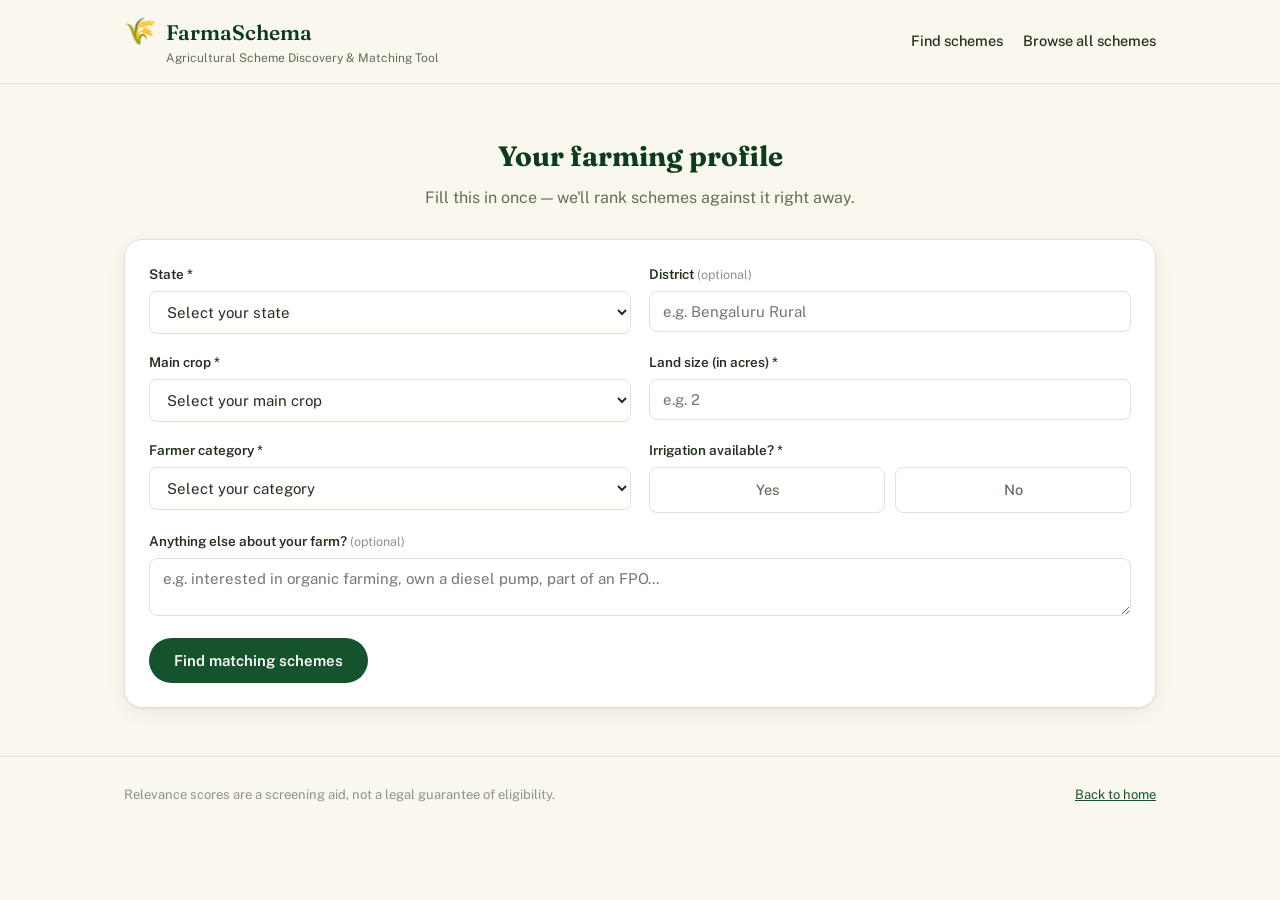
==== frontend/dashboard.html @ 50de64b8 "Add files via upload" ====
<!DOCTYPE html>
<html lang="en">
<head>
<meta charset="UTF-8">
<meta name="viewport" content="width=device-width, initial-scale=1.0">
<title>Find your schemes — FarmaSchema</title>
<link rel="stylesheet" href="css/style.css">
</head>
<body>

  <header class="site-header">
    <div class="container">
      <a href="index.html" class="brand">
        <span class="brand-mark">🌾</span>
        <span>
          <span class="brand-name">FarmaSchema</span>
          <span class="brand-subtitle">Agricultural Scheme Discovery & Matching Tool</span>
        </span>
      </a>
      <nav class="site-nav">
        <a href="dashboard.html">Find schemes</a>
        <a href="scheme.html">Browse all schemes</a>
      </nav>
    </div>
  </header>

  <section class="section" style="padding-bottom:0;">
    <div class="container">
      <div class="section-heading" style="margin-bottom:28px;">
        <h2>Your farming profile</h2>
        <p>Fill this in once — we'll rank schemes against it right away.</p>
      </div>

      <form id="profile-form" class="card" novalidate>
        <div class="form-grid">

          <div class="form-field" data-field="state">
            <label for="state">State *</label>
            <select id="state" name="state">
              <option value="">Select your state</option>
              <option>Andhra Pradesh</option><option>Arunachal Pradesh</option>
              <option>Assam</option><option>Bihar</option><option>Chhattisgarh</option>
              <option>Goa</option><option>Gujarat</option><option>Haryana</option>
              <option>Himachal Pradesh</option><option>Jharkhand</option><option>Karnataka</option>
              <option>Kerala</option><option>Madhya Pradesh</option><option>Maharashtra</option>
              <option>Manipur</option><option>Meghalaya</option><option>Mizoram</option>
              <option>Nagaland</option><option>Odisha</option><option>Punjab</option>
              <option>Rajasthan</option><option>Sikkim</option><option>Tamil Nadu</option>
              <option>Telangana</option><option>Tripura</option><option>Uttar Pradesh</option>
              <option>Uttarakhand</option><option>West Bengal</option>
            </select>
            <span class="field-error">Please select your state.</span>
          </div>

          <div class="form-field" data-field="district">
            <label for="district">District <span class="hint">(optional)</span></label>
            <input type="text" id="district" name="district" placeholder="e.g. Bengaluru Rural">
          </div>

          <div class="form-field" data-field="crop">
            <label for="crop">Main crop *</label>
            <select id="crop" name="crop">
              <option value="">Select your main crop</option>
              <option>Rice</option><option>Wheat</option><option>Maize</option>
              <option>Millets</option><option>Pulses</option><option>Cotton</option>
              <option>Sugarcane</option><option>Fruits</option><option>Vegetables</option>
              <option>Spices</option><option>Flowers</option><option>Bamboo</option>
              <option>Other</option>
            </select>
            <span class="field-error">Please select your main crop.</span>
          </div>

          <div class="form-field" data-field="land_size">
            <label for="land_size">Land size (in acres) *</label>
            <input type="number" id="land_size" name="land_size" min="0" step="0.1" placeholder="e.g. 2">
            <span class="field-error">Enter a valid land size (0 or more).</span>
          </div>

          <div class="form-field" data-field="category">
            <label for="category">Farmer category *</label>
            <select id="category" name="category">
              <option value="">Select your category</option>
              <option>Marginal Farmer</option>
              <option>Small Farmer</option>
              <option>Medium Farmer</option>
              <option>Large Farmer</option>
              <option>Landless / Tenant Farmer</option>
            </select>
            <span class="field-error">Please select your farmer category.</span>
          </div>

          <div class="form-field" data-field="irrigation">
            <label>Irrigation available? *</label>
            <div class="radio-row">
              <label class="radio-pill">
                <input type="radio" name="irrigation" value="Yes">
                <span>Yes</span>
              </label>
              <label class="radio-pill">
                <input type="radio" name="irrigation" value="No">
                <span>No</span>
              </label>
            </div>
            <span class="field-error">Please tell us if you have irrigation.</span>
          </div>

          <div class="form-field full" data-field="details">
            <label for="details">Anything else about your farm? <span class="hint">(optional)</span></label>
            <textarea id="details" name="details" rows="2" placeholder="e.g. interested in organic farming, own a diesel pump, part of an FPO..."></textarea>
          </div>

        </div>

        <div style="margin-top:22px; display:flex; gap:12px; align-items:center; flex-wrap:wrap;">
          <button type="submit" class="btn btn-primary" id="submit-btn">Find matching schemes</button>
          <span id="form-status" style="font-size:13.5px; color:var(--color-text-muted);"></span>
        </div>
      </form>
    </div>
  </section>

  <section class="section" id="results-section" style="display:none;">
    <div class="container">

      <div class="profile-summary" id="profile-summary"></div>

      <details class="how-it-works" style="cursor:pointer;">
        <summary style="cursor:pointer; list-style:none;">
          <h3 style="display:inline; margin:0;">ℹ️ How the AI works</h3>
        </summary>
        <p style="margin-top:10px;">
          Your profile is converted into text features using TF-IDF (Term
          Frequency–Inverse Document Frequency). The system compares your
          profile text with each scheme's description using cosine
          similarity, and ranks schemes by how textually close they are to
          your profile. Separately, simple rule checks compare your state,
          crop, category, land size and irrigation directly against each
          scheme's stated criteria — that's what powers the
          "why this scheme" list on every card.
        </p>
      </details>

      <div class="results-header">
        <h2 id="results-title">Ranked schemes for you</h2>
        <span class="results-count" id="results-count"></span>
      </div>

      <div id="results-container" class="scheme-list"></div>
    </div>
  </section>

  <section class="container" id="loading-state" style="display:none; padding: 24px;">
    <div class="scheme-list">
      <div class="skeleton"></div>
      <div class="skeleton"></div>
      <div class="skeleton"></div>
    </div>
  </section>

  <section class="container" id="error-state" style="display:none; padding: 24px 24px 60px;">
    <div class="state-box card">
      <div class="icon">⚠️</div>
      <p id="error-message">Something went wrong.</p>
      <button class="btn btn-secondary" id="retry-btn">Try again</button>
    </div>
  </section>

  <footer class="site-footer">
    <div class="container">
      <span>Relevance scores are a screening aid, not a legal guarantee of eligibility.</span>
      <span><a href="index.html">Back to home</a></span>
    </div>
  </footer>

  <script src="js/app.js"></script>
  <script src="js/dashboard.js"></script>
</body>
</html>
---- frontend/css/style.css ----
/* =========================================================
   FarmaSchema — design tokens
   A warm, earthy identity: deep field-green, soil brown and
   a wheat-gold accent used specifically for the relevance meter,
   on a parchment background. Fraunces (a serif with real
   character) carries headlines; Public Sans carries everything
   people need to read quickly and act on.
   ========================================================= */

@import url('https://fonts.googleapis.com/css2?family=Fraunces:opsz,wght@9..144,500;9..144,600;9..144,700&family=Public+Sans:wght@400;500;600;700&display=swap');

:root {
  --color-forest: #14532d;
  --color-forest-dark: #0d3b20;
  --color-leaf: #2f8f5b;
  --color-leaf-light: #e7f3ea;
  --color-soil: #7c4a25;
  --color-soil-light: #f3e8dc;
  --color-wheat: #d9a441;
  --color-wheat-dark: #97701f;
  --color-wheat-light: #fbf0da;
  --color-bg: #faf7ef;
  --color-surface: #ffffff;
  --color-text: #23301f;
  --color-text-muted: #616e5c;
  --color-text-faint: #8b9587;
  --color-border: #e5e0d0;
  --color-danger: #a3352c;
  --color-danger-light: #fbeae8;

  --radius-lg: 18px;
  --radius-md: 12px;
  --radius-sm: 8px;
  --shadow-card: 0 1px 2px rgba(20, 30, 18, 0.05), 0 6px 20px rgba(20, 30, 18, 0.06);
  --font-display: 'Fraunces', Georgia, serif;
  --font-body: 'Public Sans', -apple-system, BlinkMacSystemFont, sans-serif;
  --max-width: 1080px;
}

* { box-sizing: border-box; }

html, body {
  margin: 0;
  padding: 0;
}

body {
  font-family: var(--font-body);
  background: var(--color-bg);
  color: var(--color-text);
  line-height: 1.55;
  -webkit-font-smoothing: antialiased;
}

img { max-width: 100%; }

a { color: var(--color-forest); }

h1, h2, h3, h4 {
  font-family: var(--font-display);
  color: var(--color-forest-dark);
  margin: 0 0 0.5em;
  line-height: 1.15;
}

p { margin: 0 0 1em; }

.container {
  max-width: var(--max-width);
  margin: 0 auto;
  padding: 0 24px;
}

/* ---------- Buttons ---------- */

.btn {
  display: inline-flex;
  align-items: center;
  justify-content: center;
  gap: 8px;
  font-family: var(--font-body);
  font-weight: 600;
  font-size: 15px;
  padding: 13px 24px;
  border-radius: 999px;
  border: 1px solid transparent;
  cursor: pointer;
  text-decoration: none;
  transition: transform 0.12s ease, background 0.15s ease, border-color 0.15s ease;
}

.btn:active { transform: scale(0.98); }

.btn-primary {
  background: var(--color-forest);
  color: #fff;
}
.btn-primary:hover { background: var(--color-forest-dark); }

.btn-secondary {
  background: transparent;
  border-color: var(--color-forest);
  color: var(--color-forest);
}
.btn-secondary:hover { background: var(--color-leaf-light); }

.btn-ghost {
  background: transparent;
  border-color: var(--color-border);
  color: var(--color-text);
}
.btn-ghost:hover { border-color: var(--color-forest); }

.btn-block { width: 100%; }

.btn:disabled { opacity: 0.55; cursor: not-allowed; }

/* ---------- Header / nav ---------- */

.site-header {
  border-bottom: 1px solid var(--color-border);
  background: rgba(250, 247, 239, 0.92);
  backdrop-filter: blur(6px);
  position: sticky;
  top: 0;
  z-index: 20;
}

.site-header .container {
  display: flex;
  align-items: center;
  justify-content: space-between;
  padding-top: 16px;
  padding-bottom: 16px;
}

.brand {
  display: flex;
  align-items: baseline;
  gap: 10px;
  text-decoration: none;
}

.brand-mark {
  font-size: 26px;
  line-height: 1;
}

.brand-name {
  font-family: var(--font-display);
  font-weight: 600;
  font-size: 21px;
  color: var(--color-forest-dark);
}

.brand-subtitle {
  display: block;
  font-size: 12px;
  color: var(--color-text-muted);
  font-weight: 400;
  font-family: var(--font-body);
}

.site-nav {
  display: flex;
  gap: 20px;
  align-items: center;
}

.site-nav a {
  color: var(--color-text);
  text-decoration: none;
  font-size: 14.5px;
  font-weight: 500;
}

.site-nav a:hover { color: var(--color-forest); }

/* ---------- Hero (furrow-line texture is the signature element) ---------- */

.hero {
  position: relative;
  overflow: hidden;
  background: var(--color-leaf-light);
  background-image: repeating-linear-gradient(
    115deg,
    rgba(20, 83, 45, 0.05) 0px,
    rgba(20, 83, 45, 0.05) 2px,
    transparent 2px,
    transparent 34px
  );
  padding: 72px 0 64px;
}

.hero .container {
  display: grid;
  gap: 16px;
  max-width: 760px;
}

.eyebrow {
  display: inline-flex;
  align-items: center;
  gap: 8px;
  width: fit-content;
  background: var(--color-surface);
  border: 1px solid var(--color-border);
  color: var(--color-forest);
  font-size: 13px;
  font-weight: 600;
  padding: 6px 14px;
  border-radius: 999px;
  margin-bottom: 4px;
}

.hero h1 {
  font-size: clamp(32px, 5vw, 48px);
  max-width: 14ch;
}

.hero .lede {
  font-size: 18px;
  color: var(--color-text-muted);
  max-width: 52ch;
}

.hero-actions {
  display: flex;
  gap: 12px;
  margin-top: 8px;
  flex-wrap: wrap;
}

/* ---------- Sections ---------- */

.section {
  padding: 56px 0;
}

.section-heading {
  text-align: center;
  max-width: 620px;
  margin: 0 auto 40px;
}

.section-heading h2 { font-size: 28px; }
.section-heading p { color: var(--color-text-muted); }

/* Steps strip — a real sequence, so numbers earn their place here */

.steps {
  display: grid;
  grid-template-columns: repeat(3, 1fr);
  gap: 20px;
}

.step-card {
  background: var(--color-surface);
  border: 1px solid var(--color-border);
  border-radius: var(--radius-lg);
  padding: 24px;
}

.step-number {
  font-family: var(--font-display);
  font-size: 15px;
  font-weight: 600;
  color: var(--color-wheat-dark);
  background: var(--color-wheat-light);
  width: 32px;
  height: 32px;
  border-radius: 50%;
  display: flex;
  align-items: center;
  justify-content: center;
  margin-bottom: 14px;
}

.step-card h3 { font-size: 17px; margin-bottom: 6px; }
.step-card p { color: var(--color-text-muted); font-size: 14.5px; margin-bottom: 0; }

/* ---------- Disclaimer banner ---------- */

.disclaimer {
  display: flex;
  gap: 12px;
  align-items: flex-start;
  background: var(--color-wheat-light);
  border: 1px solid #ecd9ab;
  border-radius: var(--radius-md);
  padding: 16px 18px;
  font-size: 14px;
  color: #5c4517;
}

.disclaimer .icon { font-size: 18px; line-height: 1; }

/* ---------- Cards / grid ---------- */

.card {
  background: var(--color-surface);
  border: 1px solid var(--color-border);
  border-radius: var(--radius-lg);
  box-shadow: var(--shadow-card);
  padding: 24px;
}

/* ---------- Forms ---------- */

.form-grid {
  display: grid;
  grid-template-columns: 1fr 1fr;
  gap: 18px;
}

.form-field { display: flex; flex-direction: column; gap: 6px; }
.form-field.full { grid-column: 1 / -1; }

.form-field label {
  font-size: 13.5px;
  font-weight: 600;
  color: var(--color-text);
}

.form-field .hint {
  font-size: 12.5px;
  color: var(--color-text-faint);
  font-weight: 400;
}

.form-field input[type="text"],
.form-field input[type="number"],
.form-field select,
.form-field textarea {
  font-family: var(--font-body);
  font-size: 15px;
  padding: 11px 13px;
  border-radius: var(--radius-sm);
  border: 1px solid var(--color-border);
  background: #fff;
  color: var(--color-text);
}

.form-field input:focus,
.form-field select:focus,
.form-field textarea:focus {
  outline: none;
  border-color: var(--color-leaf);
  box-shadow: 0 0 0 3px var(--color-leaf-light);
}

.radio-row {
  display: flex;
  gap: 10px;
}

.radio-pill {
  flex: 1;
  position: relative;
}

.radio-pill input {
  position: absolute;
  opacity: 0;
  inset: 0;
  cursor: pointer;
}

.radio-pill span {
  display: block;
  text-align: center;
  padding: 11px;
  border-radius: var(--radius-sm);
  border: 1px solid var(--color-border);
  font-size: 14.5px;
  font-weight: 500;
  color: var(--color-text-muted);
}

.radio-pill input:checked + span {
  border-color: var(--color-forest);
  background: var(--color-leaf-light);
  color: var(--color-forest-dark);
}

.field-error {
  font-size: 13px;
  color: var(--color-danger);
  display: none;
}

.form-field.has-error input,
.form-field.has-error select {
  border-color: var(--color-danger);
}
.form-field.has-error .field-error { display: block; }

/* ---------- Profile summary chips ---------- */

.profile-summary {
  display: flex;
  flex-wrap: wrap;
  gap: 8px;
  margin: 18px 0 28px;
}

.chip {
  background: var(--color-leaf-light);
  color: var(--color-forest-dark);
  font-size: 13.5px;
  font-weight: 500;
  padding: 7px 13px;
  border-radius: 999px;
}

/* ---------- Scheme result cards ---------- */

.results-header {
  display: flex;
  align-items: baseline;
  justify-content: space-between;
  gap: 12px;
  margin-bottom: 18px;
  flex-wrap: wrap;
}

.results-header h2 { font-size: 22px; margin-bottom: 0; }
.results-count { color: var(--color-text-muted); font-size: 14px; }

.scheme-list {
  display: flex;
  flex-direction: column;
  gap: 16px;
}

.scheme-card {
  background: var(--color-surface);
  border: 1px solid var(--color-border);
  border-radius: var(--radius-lg);
  padding: 22px 24px;
  box-shadow: var(--shadow-card);
}

.scheme-card-top {
  display: flex;
  justify-content: space-between;
  gap: 16px;
  align-items: flex-start;
  flex-wrap: wrap;
}

.scheme-card h3 { font-size: 19px; margin-bottom: 4px; }
.scheme-card .short-desc { color: var(--color-text-muted); font-size: 14.5px; margin-bottom: 14px; }

.bookmark-btn {
  background: none;
  border: 1px solid var(--color-border);
  border-radius: 999px;
  width: 38px;
  height: 38px;
  font-size: 17px;
  cursor: pointer;
  flex-shrink: 0;
  display: flex;
  align-items: center;
  justify-content: center;
}
.bookmark-btn[data-active="true"] {
  border-color: var(--color-wheat-dark);
  background: var(--color-wheat-light);
}

/* Relevance meter — the signature visual: a grain-gold fill bar */

.relevance-block {
  min-width: 140px;
  text-align: right;
}

.relevance-label {
  font-size: 12px;
  color: var(--color-text-faint);
  font-weight: 600;
  letter-spacing: 0.03em;
  text-transform: uppercase;
}

.relevance-value {
  font-family: var(--font-display);
  font-size: 24px;
  font-weight: 600;
  color: var(--color-forest-dark);
}

.relevance-bar {
  width: 140px;
  height: 8px;
  border-radius: 999px;
  background: #eee9da;
  overflow: hidden;
  margin-top: 6px;
}

.relevance-fill {
  height: 100%;
  border-radius: 999px;
  background: var(--color-wheat);
}
.relevance-fill.strong { background: var(--color-leaf); }
.relevance-fill.weak { background: var(--color-text-faint); }

.why-box {
  background: var(--color-bg);
  border: 1px solid var(--color-border);
  border-radius: var(--radius-md);
  padding: 14px 16px;
  margin-top: 4px;
}

.why-box summary {
  cursor: pointer;
  font-weight: 600;
  font-size: 14px;
  list-style: none;
  display: flex;
  align-items: center;
  gap: 6px;
}
.why-box summary::-webkit-details-marker { display: none; }
.why-box summary::before { content: "▸"; transition: transform 0.15s ease; }
.why-box[open] summary::before { transform: rotate(90deg); }

.attr-list {
  list-style: none;
  padding: 0;
  margin: 12px 0 0;
  display: grid;
  gap: 6px;
  font-size: 14px;
}

.attr-list li { display: flex; gap: 8px; align-items: flex-start; }
.attr-list .ok { color: var(--color-leaf); }
.attr-list .warn { color: var(--color-wheat-dark); }

.scheme-card-actions {
  margin-top: 16px;
  display: flex;
  gap: 10px;
}

/* ---------- How it works box ---------- */

.how-it-works {
  background: var(--color-soil-light);
  border: 1px solid #e6d3bd;
  border-radius: var(--radius-lg);
  padding: 22px 24px;
  margin-bottom: 28px;
}
.how-it-works h3 { font-size: 16px; color: var(--color-soil); margin-bottom: 8px; }
.how-it-works p { color: #5c4327; font-size: 14.5px; margin-bottom: 0; }

/* ---------- Scheme detail page ---------- */

.detail-grid {
  display: grid;
  grid-template-columns: 2fr 1fr;
  gap: 28px;
  align-items: start;
}

.detail-section { margin-bottom: 26px; }
.detail-section h2 { font-size: 18px; margin-bottom: 8px; }
.detail-section ul { margin: 0; padding-left: 20px; }
.detail-section li { margin-bottom: 6px; }

.sidebar-card { position: sticky; top: 90px; }
.sidebar-card + .sidebar-card { margin-top: 16px; }

.verify-note {
  font-size: 13px;
  color: var(--color-text-faint);
  border-top: 1px dashed var(--color-border);
  margin-top: 16px;
  padding-top: 12px;
}

/* ---------- All schemes browse page section ---------- */

.scheme-browse-grid {
  display: grid;
  grid-template-columns: repeat(2, 1fr);
  gap: 16px;
}

/* ---------- States: loading / empty / error ---------- */

.state-box {
  text-align: center;
  padding: 48px 24px;
  color: var(--color-text-muted);
}
.state-box .icon { font-size: 34px; margin-bottom: 12px; }

.skeleton {
  background: linear-gradient(90deg, #efece0 25%, #f7f4ea 37%, #efece0 63%);
  background-size: 400% 100%;
  animation: skeleton-loading 1.4s ease infinite;
  border-radius: var(--radius-md);
  height: 100px;
}
@keyframes skeleton-loading {
  0% { background-position: 100% 50%; }
  100% { background-position: 0 50%; }
}

/* ---------- Footer ---------- */

.site-footer {
  border-top: 1px solid var(--color-border);
  padding: 28px 0;
  margin-top: 48px;
}
.site-footer .container {
  display: flex;
  justify-content: space-between;
  gap: 12px;
  flex-wrap: wrap;
  font-size: 13px;
  color: var(--color-text-faint);
}

/* ---------- Toast ---------- */

.toast {
  position: fixed;
  bottom: 24px;
  left: 50%;
  transform: translateX(-50%) translateY(20px);
  background: var(--color-forest-dark);
  color: #fff;
  padding: 12px 20px;
  border-radius: 999px;
  font-size: 14px;
  opacity: 0;
  pointer-events: none;
  transition: opacity 0.2s ease, transform 0.2s ease;
  z-index: 50;
}
.toast.visible {
  opacity: 1;
  transform: translateX(-50%) translateY(0);
}

/* ---------- Responsive ---------- */

@media (max-width: 760px) {
  .form-grid { grid-template-columns: 1fr; }
  .steps { grid-template-columns: 1fr; }
  .detail-grid { grid-template-columns: 1fr; }
  .scheme-browse-grid { grid-template-columns: 1fr; }
  .sidebar-card { position: static; }
  .site-nav { display: none; }
  .scheme-card-top { flex-direction: column; }
  .relevance-block { text-align: left; }
}
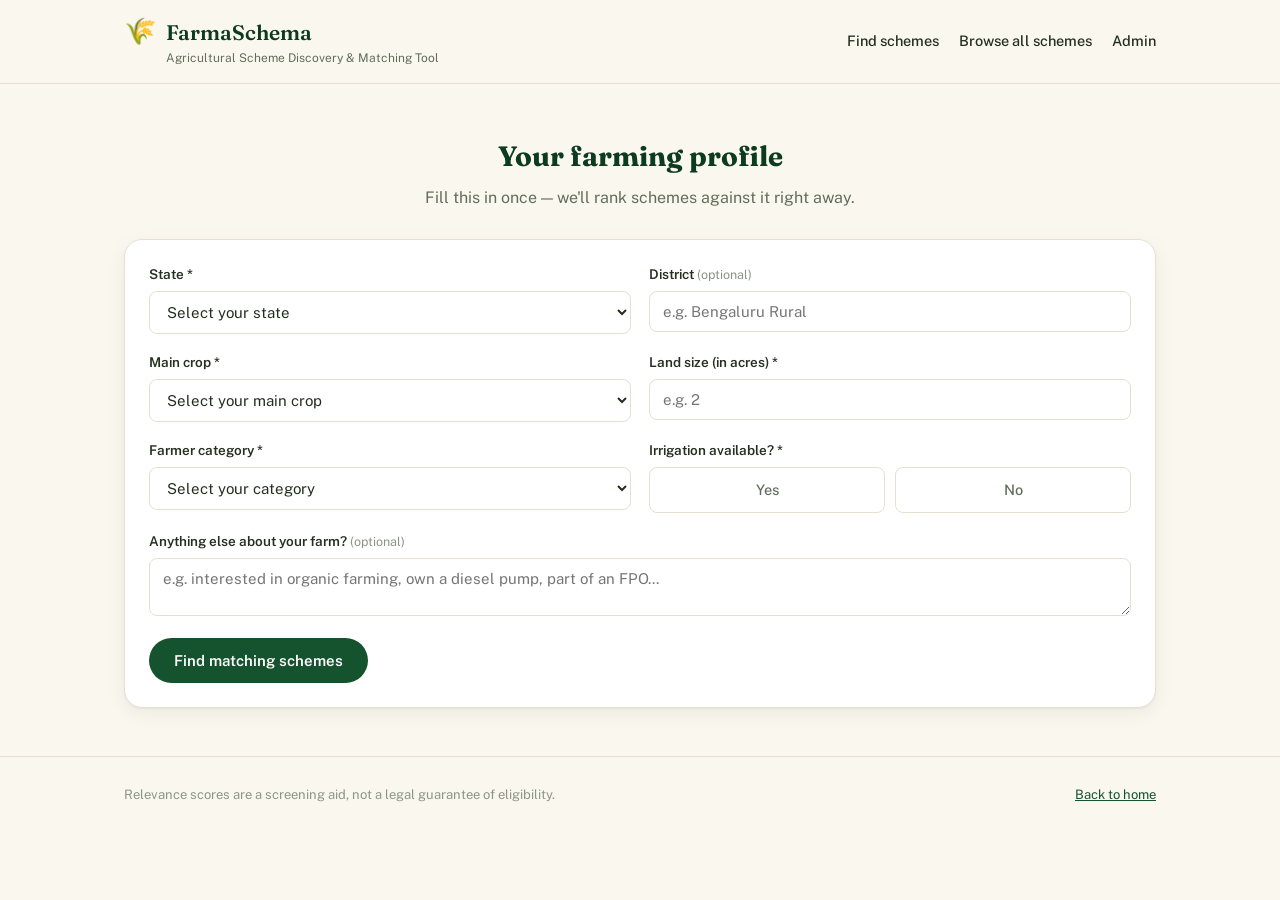
==== commit 44ddcc56: "Add admin scheme editor and backend admin API support" ====
--- a/frontend/dashboard.html
+++ b/frontend/dashboard.html
@@ -20,6 +20,7 @@
       <nav class="site-nav">
         <a href="dashboard.html">Find schemes</a>
         <a href="scheme.html">Browse all schemes</a>
+        <a href="admin.html">Admin</a>
       </nav>
     </div>
   </header>
--- a/frontend/css/style.css
+++ b/frontend/css/style.css
@@ -653,10 +653,100 @@
   transform: translateX(-50%) translateY(0);
 }
 
+/* ---------- Admin editor ---------- */
+
+.admin-container {
+  max-width: 980px;
+}
+
+.admin-heading {
+  text-align: left;
+  margin-left: 0;
+  margin-right: 0;
+}
+
+.admin-panel {
+  border-radius: var(--radius-md);
+}
+
+.admin-token-grid {
+  align-items: end;
+  grid-template-columns: minmax(260px, 1fr) auto;
+}
+
+.admin-actions {
+  display: flex;
+  gap: 10px;
+  flex-wrap: wrap;
+}
+
+.admin-options {
+  display: grid;
+  grid-template-columns: 0.85fr 1.15fr;
+  gap: 16px;
+  margin-top: 16px;
+  align-items: start;
+}
+
+.admin-option-actions {
+  margin-top: 16px;
+}
+
+.admin-panel h3 {
+  font-size: 18px;
+  margin-bottom: 14px;
+}
+
+.admin-meta {
+  display: flex;
+  justify-content: space-between;
+  gap: 12px;
+  flex-wrap: wrap;
+  margin: 18px 0 10px;
+  font-size: 13.5px;
+  color: var(--color-text-muted);
+}
+
+#admin-status[data-type="success"] {
+  color: var(--color-forest);
+  font-weight: 600;
+}
+
+#admin-status[data-type="error"] {
+  color: var(--color-danger);
+  font-weight: 600;
+}
+
+.json-editor {
+  width: 100%;
+  min-height: 360px;
+  resize: vertical;
+  border: 1px solid var(--color-border);
+  border-radius: var(--radius-sm);
+  padding: 14px;
+  font-family: Consolas, Monaco, monospace;
+  font-size: 13px;
+  line-height: 1.45;
+  color: var(--color-text);
+  background: #fffefb;
+}
+
+.json-editor:focus {
+  outline: none;
+  border-color: var(--color-leaf);
+  box-shadow: 0 0 0 3px var(--color-leaf-light);
+}
+
+.admin-note {
+  margin-top: 16px;
+}
+
 /* ---------- Responsive ---------- */
 
 @media (max-width: 760px) {
   .form-grid { grid-template-columns: 1fr; }
+  .admin-token-grid { grid-template-columns: 1fr; }
+  .admin-options { grid-template-columns: 1fr; }
   .steps { grid-template-columns: 1fr; }
   .detail-grid { grid-template-columns: 1fr; }
   .scheme-browse-grid { grid-template-columns: 1fr; }
